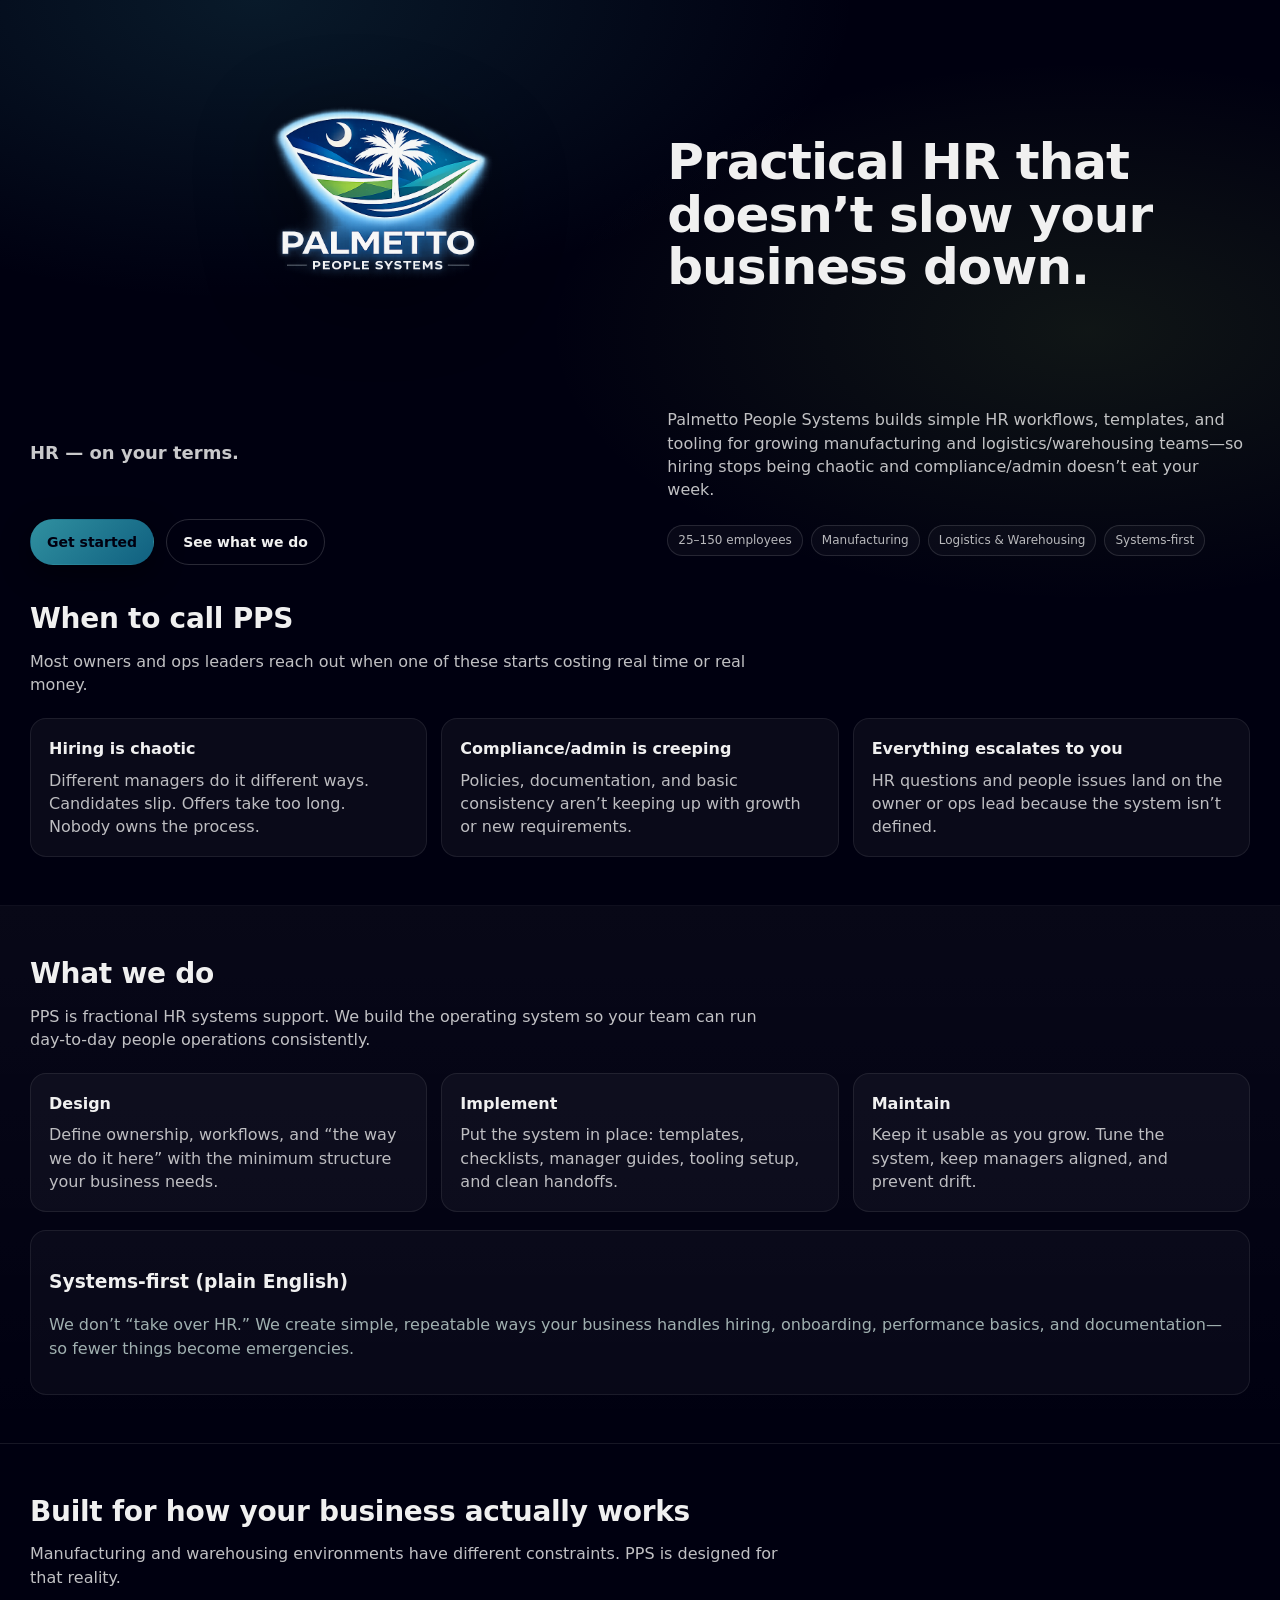
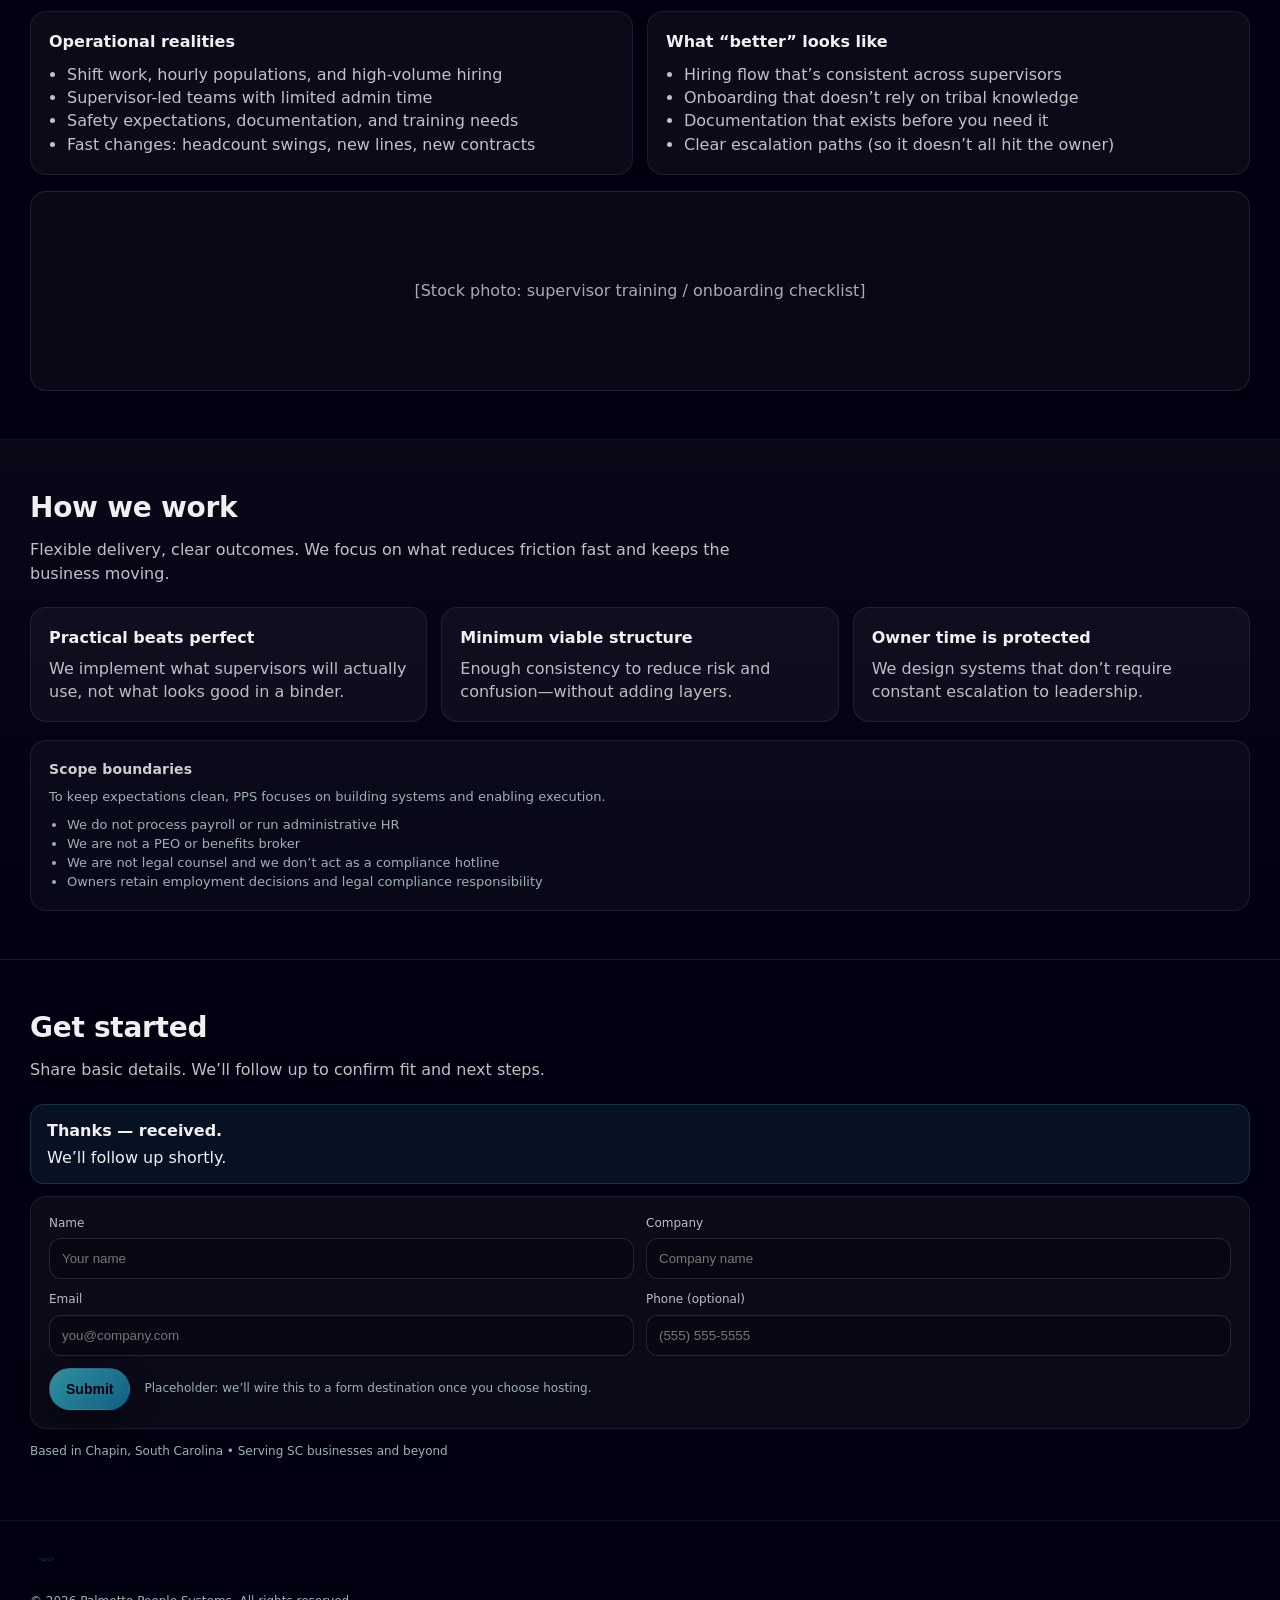
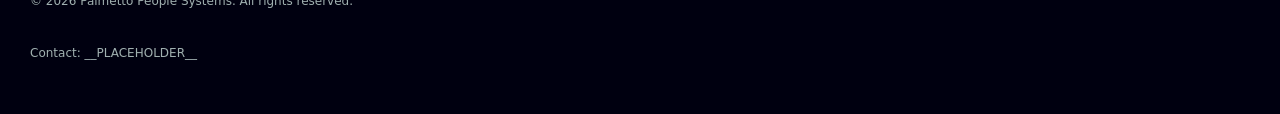
==== indextemplate copy.html @ 8e49301e "Initial site commit" ====
<!doctype html>
<html lang="en">
<head>
  <meta charset="utf-8" />
  <meta name="viewport" content="width=device-width, initial-scale=1" />
  <title>Palmetto People Systems | HR — on your terms.</title>
  <meta name="description" content="Practical HR systems for manufacturing and logistics businesses in South Carolina. HR — on your terms." />
  <link rel="stylesheet" href="styles.css" />
</head>

<body>
  <main id="top">

    <!-- HERO -->
    <section class="hero">
      <div class="container hero-grid">

        <div class="hero-copy">
          <img class="brand-logo" src="assets/logo-contrast-white-letters.png" alt="Palmetto People Systems" />

          <h1 class="hero-headline">Practical HR that doesn’t slow your business down.</h1>

          <p class="hero-tagline">HR — on your terms.</p>

          <p class="hero-subhead">
            Palmetto People Systems builds simple HR workflows, templates, and tooling for growing manufacturing and
            logistics/warehousing teams—so hiring stops being chaotic and compliance/admin doesn’t eat your week.
          </p>

          <div class="cta-row">
            <a class="btn" href="#contact">Get started</a>
            <a class="btn btn-ghost" href="#what">See what we do</a>
          </div>

          <div class="pill-row">
            <span class="pill">25–150 employees</span>
            <span class="pill">Manufacturing</span>
            <span class="pill">Logistics & Warehousing</span>
            <span class="pill">Systems-first</span>
          </div>
        </div>

      </div>
    </section>

    <!-- TRIGGERS -->
    <section class="section">
      <div class="container">
        <div class="section-head">
          <h2>When to call PPS</h2>
          <p>Most owners and ops leaders reach out when one of these starts costing real time or real money.</p>
        </div>

        <div class="cards">
          <article class="card">
            <h3>Hiring is chaotic</h3>
            <p>Different managers do it different ways. Candidates slip. Offers take too long. Nobody owns the process.</p>
          </article>
          <article class="card">
            <h3>Compliance/admin is creeping</h3>
            <p>Policies, documentation, and basic consistency aren’t keeping up with growth or new requirements.</p>
          </article>
          <article class="card">
            <h3>Everything escalates to you</h3>
            <p>HR questions and people issues land on the owner or ops lead because the system isn’t defined.</p>
          </article>
        </div>
      </div>
    </section>

    <!-- WHAT WE DO -->
    <section id="what" class="section section-alt">
      <div class="container">
        <div class="section-head">
          <h2>What we do</h2>
          <p>
            PPS is fractional HR systems support. We build the operating system so your team can run day-to-day people operations consistently.
          </p>
        </div>

        <div class="cards">
          <article class="card">
            <h3>Design</h3>
            <p>Define ownership, workflows, and “the way we do it here” with the minimum structure your business needs.</p>
          </article>
          <article class="card">
            <h3>Implement</h3>
            <p>Put the system in place: templates, checklists, manager guides, tooling setup, and clean handoffs.</p>
          </article>
          <article class="card">
            <h3>Maintain</h3>
            <p>Keep it usable as you grow. Tune the system, keep managers aligned, and prevent drift.</p>
          </article>
        </div>

        <div class="callout">
          <h3>Systems-first (plain English)</h3>
          <p class="muted">
            We don’t “take over HR.” We create simple, repeatable ways your business handles hiring, onboarding, performance basics, and documentation—
            so fewer things become emergencies.
          </p>
        </div>
      </div>
    </section>

    <!-- FIT -->
    <section class="section">
      <div class="container">
        <div class="section-head">
          <h2>Built for how your business actually works</h2>
          <p>Manufacturing and warehousing environments have different constraints. PPS is designed for that reality.</p>
        </div>

        <div class="grid-two">
          <div class="list-card">
            <h3>Operational realities</h3>
            <ul>
              <li>Shift work, hourly populations, and high-volume hiring</li>
              <li>Supervisor-led teams with limited admin time</li>
              <li>Safety expectations, documentation, and training needs</li>
              <li>Fast changes: headcount swings, new lines, new contracts</li>
            </ul>
          </div>

          <div class="list-card">
            <h3>What “better” looks like</h3>
            <ul>
              <li>Hiring flow that’s consistent across supervisors</li>
              <li>Onboarding that doesn’t rely on tribal knowledge</li>
              <li>Documentation that exists before you need it</li>
              <li>Clear escalation paths (so it doesn’t all hit the owner)</li>
            </ul>
          </div>
        </div>

        <!-- [Image: stock photo — clipboard/checklist, supervisor training, onboarding] -->
        <div class="img-placeholder wide" aria-label="Fit image placeholder">
          [Stock photo: supervisor training / onboarding checklist]
        </div>
      </div>
    </section>

    <!-- HOW WE WORK -->
    <section class="section section-alt">
      <div class="container">
        <div class="section-head">
          <h2>How we work</h2>
          <p>
            Flexible delivery, clear outcomes. We focus on what reduces friction fast and keeps the business moving.
          </p>
        </div>

        <div class="cards">
          <article class="card">
            <h3>Practical beats perfect</h3>
            <p>We implement what supervisors will actually use, not what looks good in a binder.</p>
          </article>
          <article class="card">
            <h3>Minimum viable structure</h3>
            <p>Enough consistency to reduce risk and confusion—without adding layers.</p>
          </article>
          <article class="card">
            <h3>Owner time is protected</h3>
            <p>We design systems that don’t require constant escalation to leadership.</p>
          </article>
        </div>

        <div class="boundary">
          <h3>Scope boundaries</h3>
          <p class="muted">To keep expectations clean, PPS focuses on building systems and enabling execution.</p>
          <ul class="muted">
            <li>We do not process payroll or run administrative HR</li>
            <li>We are not a PEO or benefits broker</li>
            <li>We are not legal counsel and we don’t act as a compliance hotline</li>
            <li>Owners retain employment decisions and legal compliance responsibility</li>
          </ul>
        </div>
      </div>
    </section>

    <!-- CONTACT -->
    <section id="contact" class="section">
      <div class="container">
        <div class="section-head">
          <h2>Get started</h2>
          <p>Share basic details. We’ll follow up to confirm fit and next steps.</p>
        </div>

        <div id="thankyou" class="thankyou" hidden>
          <strong>Thanks — received.</strong>
          <span>We’ll follow up shortly.</span>
        </div>

        <form id="leadForm" class="form" action="__PLACEHOLDER_FORM_ENDPOINT__" method="post">
          <div class="field">
            <label for="name">Name</label>
            <input id="name" name="name" type="text" placeholder="Your name" required />
          </div>

          <div class="field">
            <label for="company">Company</label>
            <input id="company" name="company" type="text" placeholder="Company name" required />
          </div>

          <div class="field">
            <label for="email">Email</label>
            <input id="email" name="email" type="email" placeholder="you@company.com" required />
          </div>

          <div class="field">
            <label for="phone">Phone (optional)</label>
            <input id="phone" name="phone" type="tel" placeholder="(555) 555-5555" />
          </div>

          <div class="actions full">
            <button class="btn" type="submit">Submit</button>
            <p class="muted small">Placeholder: we’ll wire this to a form destination once you choose hosting.</p>
          </div>
        </form>

        <div class="footer-cta">
          <p class="muted small">Based in Chapin, South Carolina • Serving SC businesses and beyond</p>
        </div>
      </div>
    </section>

  </main>

  <footer class="footer">
    <div class="container footer-inner">
      <img class="footer-logo" src="assets/logo-words.png" alt="Palmetto People Systems" />
      <p class="muted small">© <span id="year"></span> Palmetto People Systems. All rights reserved.</p>
      <p class="muted small">Contact: __PLACEHOLDER__</p>
    </div>
  </footer>

  <script>
    document.getElementById("year").textContent = new Date().getFullYear();

    const form = document.getElementById("leadForm");
    const thankyou = document.getElementById("thankyou");

    form.addEventListener("submit", (e) => {
      e.preventDefault();
      thankyou.hidden = false;
      form.reset();
      thankyou.scrollIntoView({ behavior: "smooth", block: "center" });
    });
  </script>
</body>
</html>
---- styles.css ----
:root{
  --bg: #000010;
  --panel: rgba(255,255,255,0.04);
  --text: #F0F0F0;
  --muted: #A0B0B0;

  --teal: #106080;
  --sea: #3090A0;

  --radius: 16px;
  --shadow: 0 10px 30px rgba(0,0,0,0.45);
  --max: 1220px;
}

*{ box-sizing: border-box; }
html{ scroll-behavior: smooth; }

body{
  margin: 0;
  font-family: ui-sans-serif, system-ui, -apple-system, Segoe UI, Roboto, Helvetica, Arial;
  background:
    radial-gradient(1000px 500px at 20% 0%, rgba(48,144,160,0.18), transparent 60%),
    radial-gradient(900px 450px at 85% 10%, rgba(128,176,64,0.12), transparent 60%),
    var(--bg);
  color: var(--text);
  line-height: 1.45;
}

a{ color: inherit; text-decoration: none; }
a:hover{ opacity: 0.92; }

.container{
  width: min(var(--max), calc(100% - 40px));
  margin: 0 auto;
}

.muted{ color: var(--muted); }
.small{ font-size: 12px; }

/* -------------------------------------------------
   HERO
-------------------------------------------------- */
.hero{
  padding: 36px 0 18px;
}

/* Hero wrapper */
.hero-grid{
  display: block;
}

/* Two-column hero: copy on left, logo on right */
.hero-copy{
  display: grid;
  grid-template-columns: minmax(0, 1.06fr) minmax(0, 0.94fr);
  column-gap: clamp(24px, 3vw, 48px);
  align-items: center;
}

.hero-content{
  max-width: 740px;
  min-width: 0;
}

/* Hero logo */
.brand-logo{
  justify-self: end;
  align-self: center;
  width: clamp(560px, 40vw, 760px);
  max-width: 100%;
  height: auto;
  transform-origin: right center;

  opacity: 0.98;
  filter: drop-shadow(0 18px 48px rgba(0,0,0,0.55));
}

/* Wide desktop tune: enlarge and nudge logo right */
@media (min-width: 1281px){
  .brand-logo{
    transform-origin: 98% center;
    transform: translateX(90px) scale(1.64);
  }
}

/* Desktop-to-tablet interpolation */
@media (max-width: 1280px){
  .hero-copy{
    grid-template-columns: minmax(0, 1fr) minmax(0, 0.95fr);
    column-gap: 24px;
  }

  .brand-logo{
    width: clamp(500px, 42vw, 680px);
    transform: none;
  }
}

.hero + .section{
  padding-top: 16px;
}

.hero-headline{
  margin: 0;
  font-size: clamp(30px, 4vw, 50px);
  line-height: 1.05;
  letter-spacing: -0.02em;
}

.hero-tagline{
  margin: 10px 0 0;
  font-size: 18px;
  font-weight: 600;
  color: rgba(240,240,240,0.84);
}

.hero-subhead{
  margin: 14px 0 0;
  font-size: 16px;
  color: rgba(240,240,240,0.80);
  max-width: 72ch;
}

/* Buttons */
.cta-row{
  display: flex;
  gap: 12px;
  flex-wrap: wrap;
  margin: 18px 0 0;
}

.btn{
  display: inline-flex;
  align-items: center;
  justify-content: center;
  border-radius: 999px;
  padding: 12px 16px;
  font-weight: 700;
  font-size: 14px;
  background: linear-gradient(135deg, var(--sea), var(--teal));
  color: var(--bg);
  border: 1px solid rgba(255,255,255,0.0);
  box-shadow: var(--shadow);
}
.btn:hover{ transform: translateY(-1px); }
.btn:active{ transform: translateY(0px); }

.btn-ghost{
  background: transparent;
  border: 1px solid rgba(255,255,255,0.16);
  color: var(--text);
  box-shadow: none;
}

/* Pills */
.pill-row{
  margin-top: 14px;
  display: flex;
  gap: 8px;
  flex-wrap: wrap;
}

.pill{
  font-size: 12px;
  color: rgba(240,240,240,0.76);
  border: 1px solid rgba(255,255,255,0.12);
  padding: 6px 10px;
  border-radius: 999px;
  background: rgba(255,255,255,0.03);
}

/* Sections */
.section{ padding: 48px 0; }

.section-alt{
  background: linear-gradient(180deg, rgba(255,255,255,0.03), rgba(255,255,255,0.00));
  border-top: 1px solid rgba(255,255,255,0.06);
  border-bottom: 1px solid rgba(255,255,255,0.06);
}

.section-head h2{
  font-size: 28px;
  margin: 0 0 10px;
  letter-spacing: -0.01em;
}

.section-head p{
  color: rgba(240,240,240,0.80);
  max-width: 75ch;
  margin: 0 0 22px;
}

/* Cards */
.cards{
  display: grid;
  grid-template-columns: repeat(3, 1fr);
  gap: 14px;
}

.card{
  background: var(--panel);
  border: 1px solid rgba(255,255,255,0.08);
  border-radius: var(--radius);
  padding: 18px;
}

.card h3{ margin: 0 0 8px; font-size: 16px; }
.card p{ margin: 0; color: rgba(240,240,240,0.78); }

/* Two-column lists */
.grid-two{
  display: grid;
  grid-template-columns: 1fr 1fr;
  gap: 14px;
}

.list-card{
  background: var(--panel);
  border: 1px solid rgba(255,255,255,0.08);
  border-radius: var(--radius);
  padding: 18px;
}

.list-card h3{ margin: 0 0 10px; font-size: 16px; }
.list-card ul{
  margin: 0;
  padding-left: 18px;
  color: rgba(240,240,240,0.80);
}

/* Callouts */
.callout{
  margin-top: 18px;
  background: rgba(255,255,255,0.03);
  border: 1px solid rgba(255,255,255,0.08);
  border-radius: var(--radius);
  padding: 18px;
}

/* Boundary */
.boundary{
  margin-top: 18px;
  background: rgba(255,255,255,0.03);
  border: 1px solid rgba(255,255,255,0.08);
  border-radius: var(--radius);
  padding: 18px;
}

.boundary h3{
  margin: 0 0 8px;
  font-size: 14px;
  letter-spacing: 0.01em;
  color: rgba(240,240,240,0.85);
}

.boundary p{ margin: 0 0 10px; font-size: 13px; }
.boundary ul{ margin: 0; padding-left: 18px; font-size: 13px; }

/* Form */
.form{
  display: grid;
  grid-template-columns: 1fr 1fr;
  gap: 12px;
  background: var(--panel);
  border: 1px solid rgba(255,255,255,0.08);
  border-radius: var(--radius);
  padding: 18px;
}

.field{ display: grid; gap: 6px; }

label{ font-size: 12px; color: rgba(240,240,240,0.78); }

input{
  width: 100%;
  padding: 12px 12px;
  border-radius: 12px;
  border: 1px solid rgba(255,255,255,0.12);
  background: rgba(0,0,0,0.18);
  color: var(--text);
  outline: none;
}

input:focus{
  border-color: rgba(48,144,160,0.55);
  box-shadow: 0 0 0 4px rgba(48,144,160,0.12);
}

.actions{
  display: flex;
  align-items: center;
  gap: 14px;
  flex-wrap: wrap;
}

.actions.full{ grid-column: 1 / -1; }

/* Thank-you */
.thankyou{
  display: grid;
  gap: 4px;
  padding: 14px 16px;
  border-radius: 14px;
  background: rgba(48,144,160,0.12);
  border: 1px solid rgba(48,144,160,0.28);
  margin-bottom: 12px;
}

/* Footer */
.footer{
  padding: 28px 0 40px;
  border-top: 1px solid rgba(255,255,255,0.06);
}

.footer-inner{
  display: grid;
  gap: 10px;
  justify-items: start;
}

.footer-logo{
  height: 22px;
  width: auto;
  opacity: 0.95;
}

.footer-cta{ margin-top: 14px; }

/* Image placeholders used later in page */
.img-placeholder{
  width: 100%;
  min-height: 240px;
  border-radius: var(--radius);
  border: 1px solid rgba(255,255,255,0.10);
  background: rgba(255,255,255,0.03);
  display: grid;
  place-items: center;
  color: rgba(240,240,240,0.70);
  padding: 16px;
  text-align: center;
}

.img-placeholder.wide{
  min-height: 200px;
  margin-top: 16px;
}

/* Mobile stack */
@media (max-width: 900px){
  /* Single column hero: logo above copy */
  .hero-copy{
    display: grid;
    grid-template-columns: 1fr;
    gap: 12px;
  }

  .hero-content{
    order: 2;
    max-width: none;
  }

  .brand-logo{
    order: 1;
    justify-self: center;
    align-self: center;
    width: min(490px, 82vw);
    margin-top: 0;
    margin-bottom: 8px;
  }

  .hero-headline,
  .hero-tagline,
  .hero-subhead,
  .cta-row,
  .pill-row{
    grid-column: 1;
  }

  .cards{ grid-template-columns: 1fr; }
  .grid-two{ grid-template-columns: 1fr; }
}

@media (max-width: 640px){
  .hero{
    padding-top: 24px;
    padding-bottom: 12px;
  }

  .hero-copy{
    gap: 6px;
  }

  .brand-logo{
    width: min(520px, 92vw);
    height: clamp(132px, 38vw, 170px);
    object-fit: cover;
    object-position: center 50%;
    margin-bottom: 2px;
  }

  .hero + .section{
    padding-top: 10px;
  }
}

@media (max-width: 760px){
  .form{ grid-template-columns: 1fr; }
}
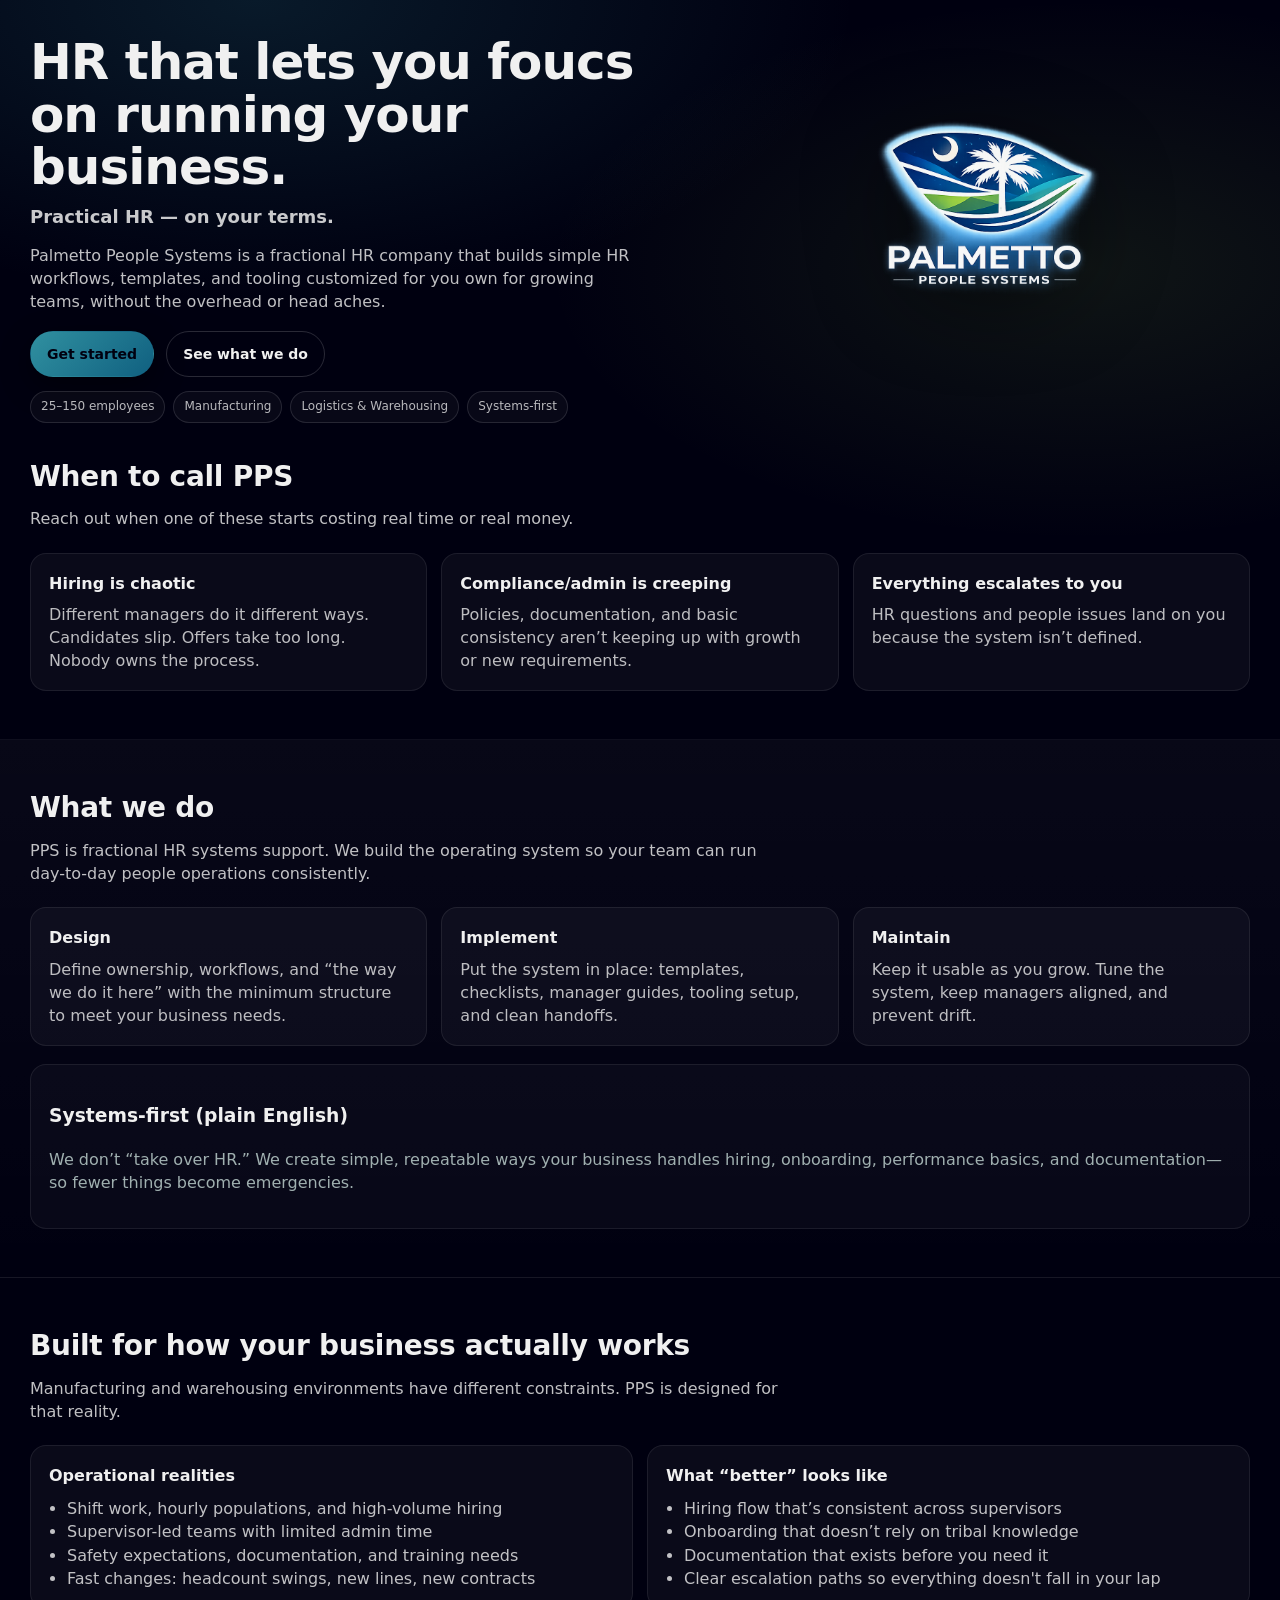
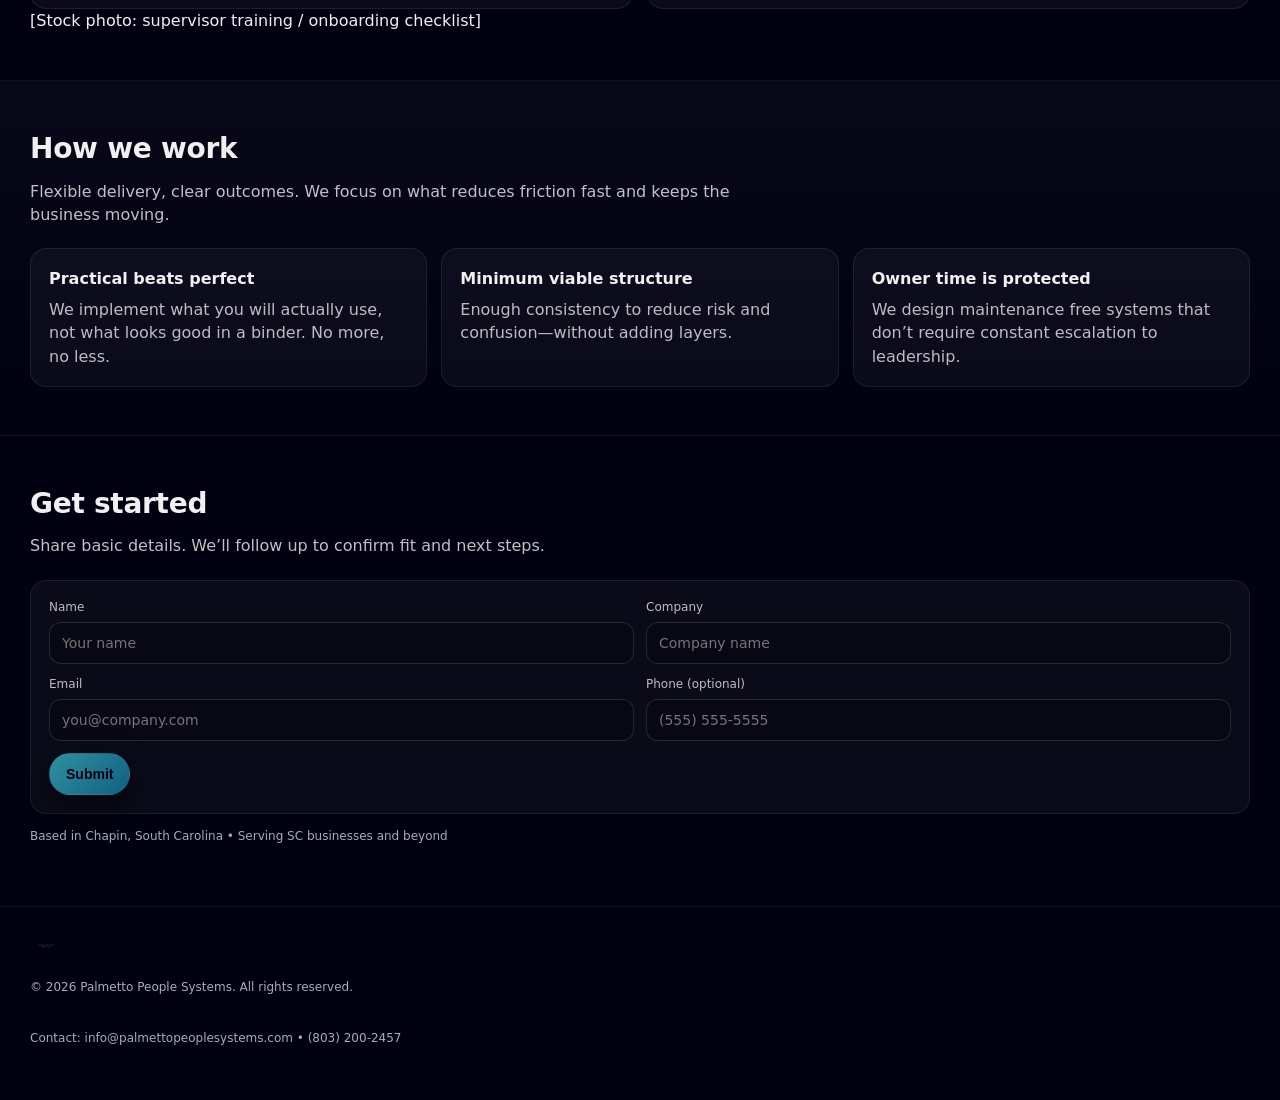
==== commit 7dc86a64: "lovable update" ====
--- a/indextemplate copy.html
+++ b/indextemplate copy.html
@@ -16,28 +16,29 @@
       <div class="container hero-grid">
 
         <div class="hero-copy">
+          <div class="hero-content">
+            <h1 class="hero-headline">HR that lets you foucs on running your business.</h1>
+
+            <p class="hero-tagline">Practical HR — on your terms.</p>
+
+            <p class="hero-subhead">
+              Palmetto People Systems is a fractional HR company that builds simple HR workflows, templates, and tooling customized for you own for growing teams, without the overhead or head aches.
+            </p>
+
+            <div class="cta-row">
+              <a class="btn" href="#contact">Get started</a>
+              <a class="btn btn-ghost" href="#what">See what we do</a>
+            </div>
+
+            <div class="pill-row">
+              <span class="pill">25–150 employees</span>
+              <span class="pill">Manufacturing</span>
+              <span class="pill">Logistics & Warehousing</span>
+              <span class="pill">Systems-first</span>
+            </div>
+          </div>
+
           <img class="brand-logo" src="assets/logo-contrast-white-letters.png" alt="Palmetto People Systems" />
-
-          <h1 class="hero-headline">Practical HR that doesn’t slow your business down.</h1>
-
-          <p class="hero-tagline">HR — on your terms.</p>
-
-          <p class="hero-subhead">
-            Palmetto People Systems builds simple HR workflows, templates, and tooling for growing manufacturing and
-            logistics/warehousing teams—so hiring stops being chaotic and compliance/admin doesn’t eat your week.
-          </p>
-
-          <div class="cta-row">
-            <a class="btn" href="#contact">Get started</a>
-            <a class="btn btn-ghost" href="#what">See what we do</a>
-          </div>
-
-          <div class="pill-row">
-            <span class="pill">25–150 employees</span>
-            <span class="pill">Manufacturing</span>
-            <span class="pill">Logistics & Warehousing</span>
-            <span class="pill">Systems-first</span>
-          </div>
         </div>
 
       </div>
@@ -48,7 +49,7 @@
       <div class="container">
         <div class="section-head">
           <h2>When to call PPS</h2>
-          <p>Most owners and ops leaders reach out when one of these starts costing real time or real money.</p>
+          <p> Reach out when one of these starts costing real time or real money.</p>
         </div>
 
         <div class="cards">
@@ -62,7 +63,7 @@
           </article>
           <article class="card">
             <h3>Everything escalates to you</h3>
-            <p>HR questions and people issues land on the owner or ops lead because the system isn’t defined.</p>
+            <p>HR questions and people issues land on you because the system isn’t defined.</p>
           </article>
         </div>
       </div>
@@ -81,7 +82,7 @@
         <div class="cards">
           <article class="card">
             <h3>Design</h3>
-            <p>Define ownership, workflows, and “the way we do it here” with the minimum structure your business needs.</p>
+            <p>Define ownership, workflows, and “the way we do it here” with the minimum structure to meet your business needs.</p>
           </article>
           <article class="card">
             <h3>Implement</h3>
@@ -97,7 +98,7 @@
           <h3>Systems-first (plain English)</h3>
           <p class="muted">
             We don’t “take over HR.” We create simple, repeatable ways your business handles hiring, onboarding, performance basics, and documentation—
-            so fewer things become emergencies.
+            so fewer things become emergencies. 
           </p>
         </div>
       </div>
@@ -128,7 +129,7 @@
               <li>Hiring flow that’s consistent across supervisors</li>
               <li>Onboarding that doesn’t rely on tribal knowledge</li>
               <li>Documentation that exists before you need it</li>
-              <li>Clear escalation paths (so it doesn’t all hit the owner)</li>
+              <li>Clear escalation paths so everything doesn't fall in your lap</li>
             </ul>
           </div>
         </div>
@@ -153,7 +154,7 @@
         <div class="cards">
           <article class="card">
             <h3>Practical beats perfect</h3>
-            <p>We implement what supervisors will actually use, not what looks good in a binder.</p>
+            <p>We implement what you will actually use, not what looks good in a binder. No more, no less.</p>
           </article>
           <article class="card">
             <h3>Minimum viable structure</h3>
@@ -161,20 +162,10 @@
           </article>
           <article class="card">
             <h3>Owner time is protected</h3>
-            <p>We design systems that don’t require constant escalation to leadership.</p>
-          </article>
-        </div>
-
-        <div class="boundary">
-          <h3>Scope boundaries</h3>
-          <p class="muted">To keep expectations clean, PPS focuses on building systems and enabling execution.</p>
-          <ul class="muted">
-            <li>We do not process payroll or run administrative HR</li>
-            <li>We are not a PEO or benefits broker</li>
-            <li>We are not legal counsel and we don’t act as a compliance hotline</li>
-            <li>Owners retain employment decisions and legal compliance responsibility</li>
-          </ul>
-        </div>
+            <p>We design maintenance free systems that don’t require constant escalation to leadership.</p>
+          </article>
+        </div>
+
       </div>
     </section>
 
@@ -186,12 +177,7 @@
           <p>Share basic details. We’ll follow up to confirm fit and next steps.</p>
         </div>
 
-        <div id="thankyou" class="thankyou" hidden>
-          <strong>Thanks — received.</strong>
-          <span>We’ll follow up shortly.</span>
-        </div>
-
-        <form id="leadForm" class="form" action="__PLACEHOLDER_FORM_ENDPOINT__" method="post">
+        <form id="leadForm" class="form" action="mailto:info@palmettopeoplesystems.com" method="post" enctype="text/plain">
           <div class="field">
             <label for="name">Name</label>
             <input id="name" name="name" type="text" placeholder="Your name" required />
@@ -214,7 +200,6 @@
 
           <div class="actions full">
             <button class="btn" type="submit">Submit</button>
-            <p class="muted small">Placeholder: we’ll wire this to a form destination once you choose hosting.</p>
           </div>
         </form>
 
@@ -230,22 +215,12 @@
     <div class="container footer-inner">
       <img class="footer-logo" src="assets/logo-words.png" alt="Palmetto People Systems" />
       <p class="muted small">© <span id="year"></span> Palmetto People Systems. All rights reserved.</p>
-      <p class="muted small">Contact: __PLACEHOLDER__</p>
+      <p class="muted small">Contact: info@palmettopeoplesystems.com • (803) 200-2457</p>
     </div>
   </footer>
 
   <script>
     document.getElementById("year").textContent = new Date().getFullYear();
-
-    const form = document.getElementById("leadForm");
-    const thankyou = document.getElementById("thankyou");
-
-    form.addEventListener("submit", (e) => {
-      e.preventDefault();
-      thankyou.hidden = false;
-      form.reset();
-      thankyou.scrollIntoView({ behavior: "smooth", block: "center" });
-    });
   </script>
 </body>
 </html>
--- a/styles.css
+++ b/styles.css
@@ -44,12 +44,10 @@
   padding: 36px 0 18px;
 }
 
-/* Hero wrapper */
 .hero-grid{
   display: block;
 }
 
-/* Two-column hero: copy on left, logo on right */
 .hero-copy{
   display: grid;
   grid-template-columns: minmax(0, 1.06fr) minmax(0, 0.94fr);
@@ -62,7 +60,6 @@
   min-width: 0;
 }
 
-/* Hero logo */
 .brand-logo{
   justify-self: end;
   align-self: center;
@@ -70,12 +67,10 @@
   max-width: 100%;
   height: auto;
   transform-origin: right center;
-
   opacity: 0.98;
   filter: drop-shadow(0 18px 48px rgba(0,0,0,0.55));
 }
 
-/* Wide desktop tune: enlarge and nudge logo right */
 @media (min-width: 1281px){
   .brand-logo{
     transform-origin: 98% center;
@@ -83,7 +78,6 @@
   }
 }
 
-/* Desktop-to-tablet interpolation */
 @media (max-width: 1280px){
   .hero-copy{
     grid-template-columns: minmax(0, 1fr) minmax(0, 0.95fr);
@@ -141,8 +135,10 @@
   color: var(--bg);
   border: 1px solid rgba(255,255,255,0.0);
   box-shadow: var(--shadow);
-}
-.btn:hover{ transform: translateY(-1px); }
+  cursor: pointer;
+  transition: transform 0.15s ease, box-shadow 0.15s ease;
+}
+.btn:hover{ transform: translateY(-1px); box-shadow: 0 12px 36px rgba(0,0,0,0.55); }
 .btn:active{ transform: translateY(0px); }
 
 .btn-ghost{
@@ -237,24 +233,105 @@
   padding: 18px;
 }
 
-/* Boundary */
-.boundary{
+/* Fit section image */
+.fit-image{
+  width: 100%;
+  border-radius: var(--radius);
   margin-top: 18px;
-  background: rgba(255,255,255,0.03);
+  object-fit: cover;
+  max-height: 400px;
   border: 1px solid rgba(255,255,255,0.08);
-  border-radius: var(--radius);
-  padding: 18px;
-}
-
-.boundary h3{
-  margin: 0 0 8px;
+}
+
+/* -------------------------------------------------
+   PRICING
+-------------------------------------------------- */
+.pricing-cards{
+  gap: 16px;
+}
+
+.pricing-card{
+  display: flex;
+  flex-direction: column;
+  padding: 24px;
+  transition: transform 0.2s ease, border-color 0.2s ease;
+}
+
+.pricing-card:hover{
+  transform: translateY(-2px);
+  border-color: rgba(48,144,160,0.3);
+}
+
+.pricing-featured{
+  border-color: rgba(48,144,160,0.4);
+  background: rgba(48,144,160,0.08);
+  position: relative;
+}
+
+.pricing-featured::before{
+  content: "Most common";
+  position: absolute;
+  top: -10px;
+  left: 24px;
+  font-size: 11px;
+  font-weight: 700;
+  text-transform: uppercase;
+  letter-spacing: 0.06em;
+  background: linear-gradient(135deg, var(--sea), var(--teal));
+  color: var(--bg);
+  padding: 3px 10px;
+  border-radius: 999px;
+}
+
+.pricing-label{
+  font-size: 13px;
+  font-weight: 600;
+  text-transform: uppercase;
+  letter-spacing: 0.05em;
+  color: var(--sea);
+  margin-bottom: 8px;
+}
+
+.pricing-range{
+  font-size: 32px;
+  font-weight: 800;
+  letter-spacing: -0.02em;
+  margin-bottom: 4px;
+}
+
+.pricing-unit{
+  font-size: 16px;
+  font-weight: 400;
+  color: var(--muted);
+}
+
+.pricing-fit{
+  font-size: 13px;
+  color: var(--muted);
+  margin: 0 0 14px;
+}
+
+.pricing-list{
+  list-style: none;
+  padding: 0;
+  margin: 0;
   font-size: 14px;
-  letter-spacing: 0.01em;
-  color: rgba(240,240,240,0.85);
-}
-
-.boundary p{ margin: 0 0 10px; font-size: 13px; }
-.boundary ul{ margin: 0; padding-left: 18px; font-size: 13px; }
+  color: rgba(240,240,240,0.80);
+}
+
+.pricing-list li{
+  padding: 5px 0;
+  padding-left: 18px;
+  position: relative;
+}
+
+.pricing-list li::before{
+  content: "✓";
+  position: absolute;
+  left: 0;
+  color: var(--sea);
+  font-weight: 700;
+}
 
 /* Form */
 .form{
@@ -279,6 +356,8 @@
   background: rgba(0,0,0,0.18);
   color: var(--text);
   outline: none;
+  font-family: inherit;
+  font-size: 14px;
 }
 
 input:focus{
@@ -326,28 +405,18 @@
 
 .footer-cta{ margin-top: 14px; }
 
-/* Image placeholders used later in page */
-.img-placeholder{
-  width: 100%;
-  min-height: 240px;
-  border-radius: var(--radius);
-  border: 1px solid rgba(255,255,255,0.10);
-  background: rgba(255,255,255,0.03);
-  display: grid;
-  place-items: center;
-  color: rgba(240,240,240,0.70);
-  padding: 16px;
-  text-align: center;
-}
-
-.img-placeholder.wide{
-  min-height: 200px;
-  margin-top: 16px;
+.footer a{
+  color: var(--sea);
+  text-decoration: underline;
+  text-underline-offset: 2px;
+}
+
+.footer a:hover{
+  opacity: 0.85;
 }
 
 /* Mobile stack */
 @media (max-width: 900px){
-  /* Single column hero: logo above copy */
   .hero-copy{
     display: grid;
     grid-template-columns: 1fr;
